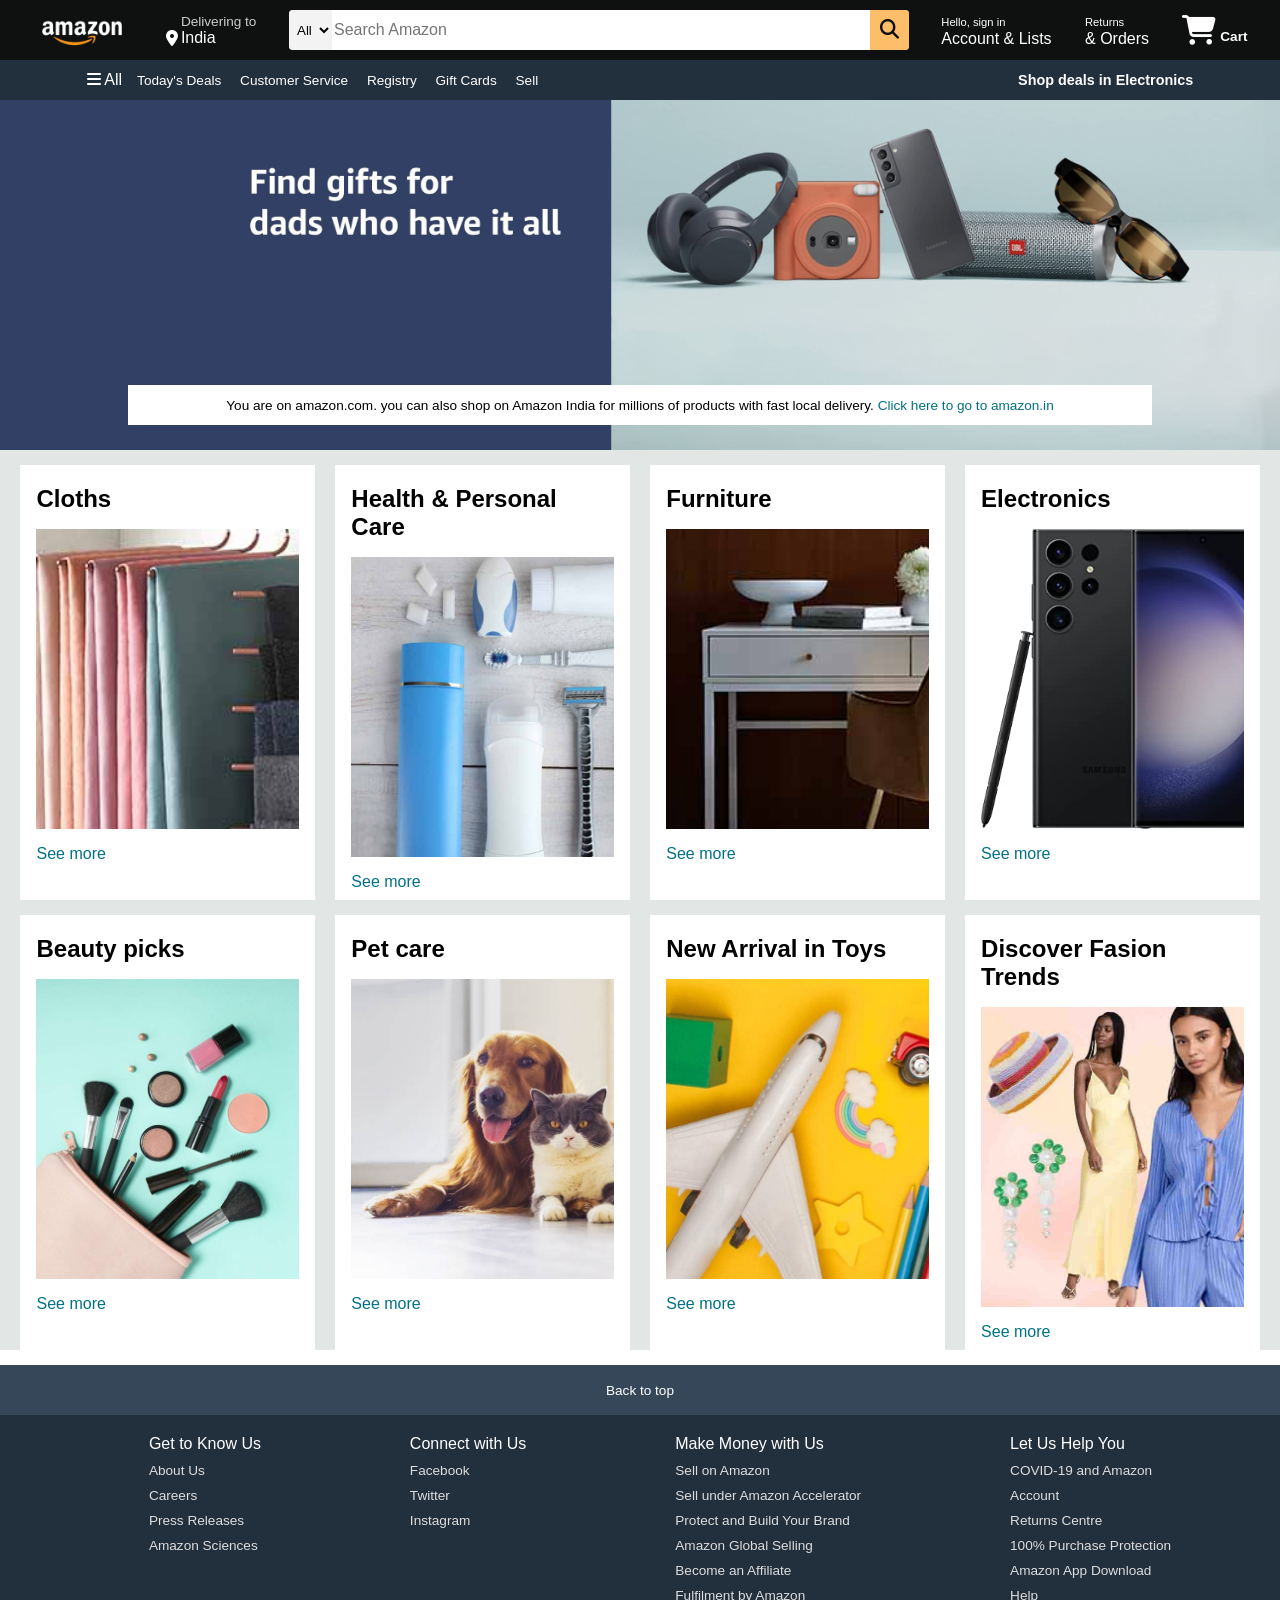
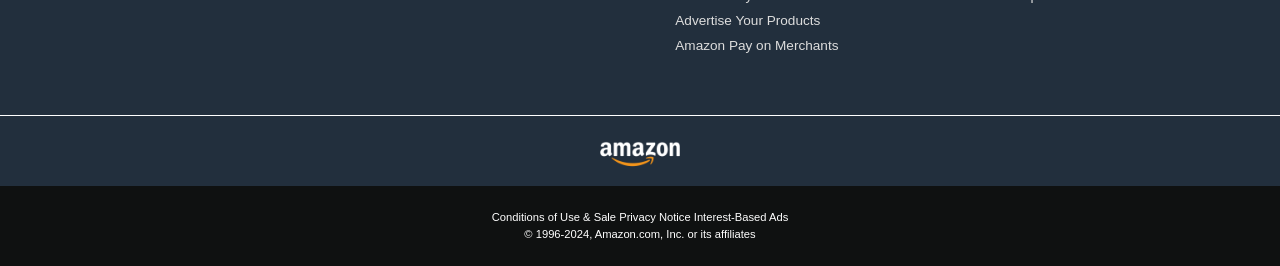
==== index.html @ 779e2917 "Launch: Amazon.com Clone ready to go live!" ====
<!DOCTYPE html>
<html lang="en">
<head>
    <meta charset="UTF-8">
    <meta http-equiv="x-UA-Compatible" content="IE=edge">
    <meta name="viewport" content="width=device-width", initial scale="1.0">
    <title>Amazon</title>
    <link rel="stylesheet" href="https://cdnjs.cloudflare.com/ajax/libs/font-awesome/6.5.1/css/all.min.css" integrity="sha512-DTOQO9RWCH3ppGqcWaEA1BIZOC6xxalwEsw9c2QQeAIftl+Vegovlnee1c9QX4TctnWMn13TZye+giMm8e2LwA==" crossorigin="anonymous" referrerpolicy="no-referrer" />
    <link rel="stylesheet" href="style.css">
</head>
<body>
  <header>
    <div class="navbar">
    <div class="nav-logo border">
    <div class="logo"> </div>
    </div>
    
    <div class="nav-adress border">
<p class="add-first">Delivering to</p>
<div class="add-icon">
  <i class="fa-solid fa-location-dot"></i>
  <p class="add-second">India</p>
</div>
    </div>

    <div class="nav-search">
<select class="search-select">
<option>All</option>
</select>
<input placeholder="Search Amazon" class="search-input">
<div class="search-icon">
<i class="fa-solid fa-magnifying-glass"></i>
</div>
    </div>

    <div class="nav-signin border">
      <p><span>Hello, sign in</span></p>
      <p class="nav-second">Account & Lists</p>
    </div>

    <div class="nav-signin border">
      <p><span>Returns</span></p>
      <p class="nav-second">& Orders</p>
    </div>

    <div class="nav-cart border">
      <i class="fa-solid fa-cart-shopping"></i>
    Cart
    </div>
    </div>

    <div class="panel">
      <div class="panel-all">
        <i class="fa-solid fa-bars"></i>
        All
      </div>

      <div class="panel-ops">
      <p>Today's Deals</p>
      <p>Customer Service</p>
      <p>Registry</p>
      <p>Gift Cards</p>
      <p>Sell</p>
      </div>

      <div class="panel-deals">
        Shop deals in Electronics 
      </div>
    </div>
  </header>

  <div class="hero-section">
    <div class="hero-msg">
      <p>You are on amazon.com. you can also shop on Amazon India for millions of products with fast local delivery. <a>Click here to go to amazon.in</a></p>
    </div>
  </div>

  <div class="shop-section">
  <div class="box">
<div class="box-content">
  <h2>Cloths</h2>
  <div class="box-img" style="background-image: url(box1_image.jpg);"></div>
  <p>See more</p>
</div>
  </div>

   <div class="box">
    <div class="box-content">
      <h2>Health & Personal Care</h2>
      <div class="box-img" style="background-image: url(box2_image.jpg);"></div>
      <p>See more</p>
    </div>
  </div>

    <div class="box">
    <div class="box-content">
      <h2>Furniture</h2>
      <div class="box-img" style="background-image: url(box3_image.jpg);"></div>
      <p>See more</p>
    </div>
  </div>

   <div class="box">
    <div class="box-content">
      <h2>Electronics</h2>
      <div class="box-img" style="background-image: url(box4_image.jpg);"></div>
      <p>See more</p>
    </div>
  </div>

  <div class="box">
    <div class="box-content">
      <h2>Beauty picks</h2>
      <div class="box-img" style="background-image: url(box5_image.jpg);"></div>
      <p>See more</p>
    </div>
      </div>

      <div class="box">
        <div class="box-content">
          <h2>Pet care</h2>
          <div class="box-img" style="background-image: url(box6_image.jpg);"></div>
          <p>See more</p>
        </div>
          </div>

          <div class="box">
            <div class="box-content">
              <h2>New Arrival in Toys</h2>
              <div class="box-img" style="background-image: url(box7_image.jpg);"></div>
              <p>See more</p>
            </div>
              </div>

              <div class="box">
                <div class="box-content">
                  <h2>Discover Fasion Trends</h2>
                  <div class="box-img" style="background-image: url(box8_image.jpg);"></div>
                  <p>See more</p>
                </div>
                  </div>             
  </div>

  <footer>
    <div class="foot-panel1">
      Back to top
    </div>

    <div class="foot-panel2">
      <ul>
<p>Get to Know Us</p>
<a>About Us</a>
<a>Careers</a>
<a>Press Releases</a>
<a>Amazon Sciences</a>
      </ul>
      <ul>
        <p>Connect with Us</p>
        <a>Facebook</a>
        <a>Twitter</a>
        <a>Instagram</a>
      </ul>
      <ul>
       <p>Make Money with Us</p>
       <a>Sell on Amazon</a>
       <a>Sell under Amazon Accelerator</a>
       <a>Protect and Build Your Brand</a>
       <a>Amazon Global Selling</a>
       <a>Become an Affiliate</a>
       <a>Fulfilment by Amazon</a>
       <a>Advertise Your Products</a>
       <a>Amazon Pay on Merchants</a>
      </ul>
<ul>
<p>Let Us Help You</p>
<a>COVID-19 and Amazon</a>
<a>Account</a>
<a>Returns Centre</a>
<a>100% Purchase Protection</a>
<a>Amazon App Download</a>
<a>Help</a>
</ul>
    </div>

  <div class="foot-panel3">
    <div class="logo"></div>
  </div>

  <div class="foot-panel4">
    <div class="pages">
<a>Conditions of Use & Sale</a>
<a>Privacy Notice</a>
<a>Interest-Based Ads</a>
 </div>
 <div class="copyright">
  © 1996-2024, Amazon.com, Inc. or its affiliates
 </div>
  </div>
  </footer>
</body>
</html>
---- style.css ----
* {
    margin: 0;
    font-family: Arial;
    border: border-box;
}

.navbar {
    height: 60px;
    background-color: #0f1111;
    color: white;
    display: flex;
    align-items: center;
    justify-content: space-evenly;
}

.nav-logo {
    height: 50px;
    width: 100px;
} 

.logo {
background-image: url("amazon_logo.png");
background-size: cover;
height: 50px;
width: 100px;
}

.border {
    border: 1px solid transparent;
}

.border:hover {
    border: 1.5px solid white;
}

/** box2 **/
.add-first {
    color: #cccccc;
    font-size: 0.85rem;
    margin-left: 15px;
}

.add-second {
    font-size: 1rem;
    margin-left: 3px;
}

.add-icon {
    display: flex;
    align-items: center;
}

/* box3 */
.nav-search{
    display: flex;
    justify-content: space-evenly;
    background-color: pink;
    width: 620px;
    height: 40px;
    border-radius: 4px;
}

.search-select{
    background-color: #f3f3f3;
    width: 50px;
text-align: center;
border-top-left-radius: 4px;
border-bottom-left-radius: 4px;
    border: none;
}

.search-input{
    width: 100%;
    font-size: 1rem;
    border: none;
}

.search-icon{
    width: 45px;
    display: flex;
    justify-content: center;
    align-items: center;
    font-size: 1.2rem;
    background-color: #febd68;
    border-top-right-radius: 4px;
    border-bottom-right-radius: 4px;
    color: #0f1111;
}

.nav-search:hover{
    border: 2px solid orange; 
}

/**  box4 **/
span{
    font-size: 0.7rem;
    
}

nav.second{
    font-size: 0.85rem;
    font-weight: 700;
}

/** box6 **/
.nav-cart i {
    font-size: 30px;
}

.nav-cart {
    font-size: 0.85rem;
    font-weight: 700;
}

/** panel **/
.panel {
    height: 40px;
    background-color: #222f3d;
    display: flex;
    color: white;
    align-items: center;
    justify-content: center;
}

.panel-ops p {
    display: inline;
    margin-left: 15px;
}

.panel-ops {
    width: 70%;
    font-size: 0.85rem;
}

.panel-deals {
font-size: 0.9rem;
font-weight: 700;
}

/** hero section **/
.hero-section {
    background-image: url("hero_image.jpg");
    background-size: cover;
    height: 350px;
    display: flex;
    justify-content: center;
    align-items: flex-end;
}

.hero-msg {
    background-color: white;
    color: black;
    height: 40px;
    display: flex;
    align-items: center;
    justify-content: center;
    font-size: 0.85rem;
    width: 80%;
    margin-bottom: 25px;
}

.hero-msg a {
    color: #007185;
}

/** shop-section**/
.shop-section {
    display: flex;
    flex-wrap: wrap;
    justify-content: space-evenly;
    background-color: #e2e7e6;
}

.box {
   /* border: 2px solid black; */
    height: 400px;
    width: 23%;
    background-color: white;
    padding: 20px 0px 15px;
    margin-top: 15px;
}

.box-img {
    height: 300px;
    background-size: cover;
    margin-top: 1rem;
    margin-bottom: 1rem;
}

.box-content {
    margin-left: 1rem;
    margin-right: 1rem;
}

.box-content p {
    color: #007185;
}

/** footer **/
footer {
   margin-top: 15px; 
}

.foot-panel1 {
    background-color: #37475a;
    color: white;
    height: 50px;
    display: flex;
    justify-content: center;
    align-items: center;
    font-size: 0.85rem;
}

.foot-panel2 {
    background-color: #222f3d;
    color: white;
    height: 300px;
    display: flex;
    justify-content: space-evenly;
}

ul {
    margin-top: 20px;
}

ul a {
    display: block;
    font-size: 0.85rem;
    margin-top: 10px;
    color: #dddddd;
}

.foot-panel3 {
    background-color: #222f3d;
    color: white;
    border-top: 0.5px solid white;
    height: 70px;
    display: flex;
    justify-content: center;
    align-items: center;
}

.logo {
    background-image: url("amazon_logo.png");
    background-size: cover;
    height: 50px;
    width: 100px;
    }

    .foot-panel4 {
        background-color: #0f1111;
        color: white;
        height: 80px;
        font-size: 0.7rem;
        text-align: center;
    }

.pages {
    padding-top: 25px;
}

.copyright {
    padding-top: 5px;
}
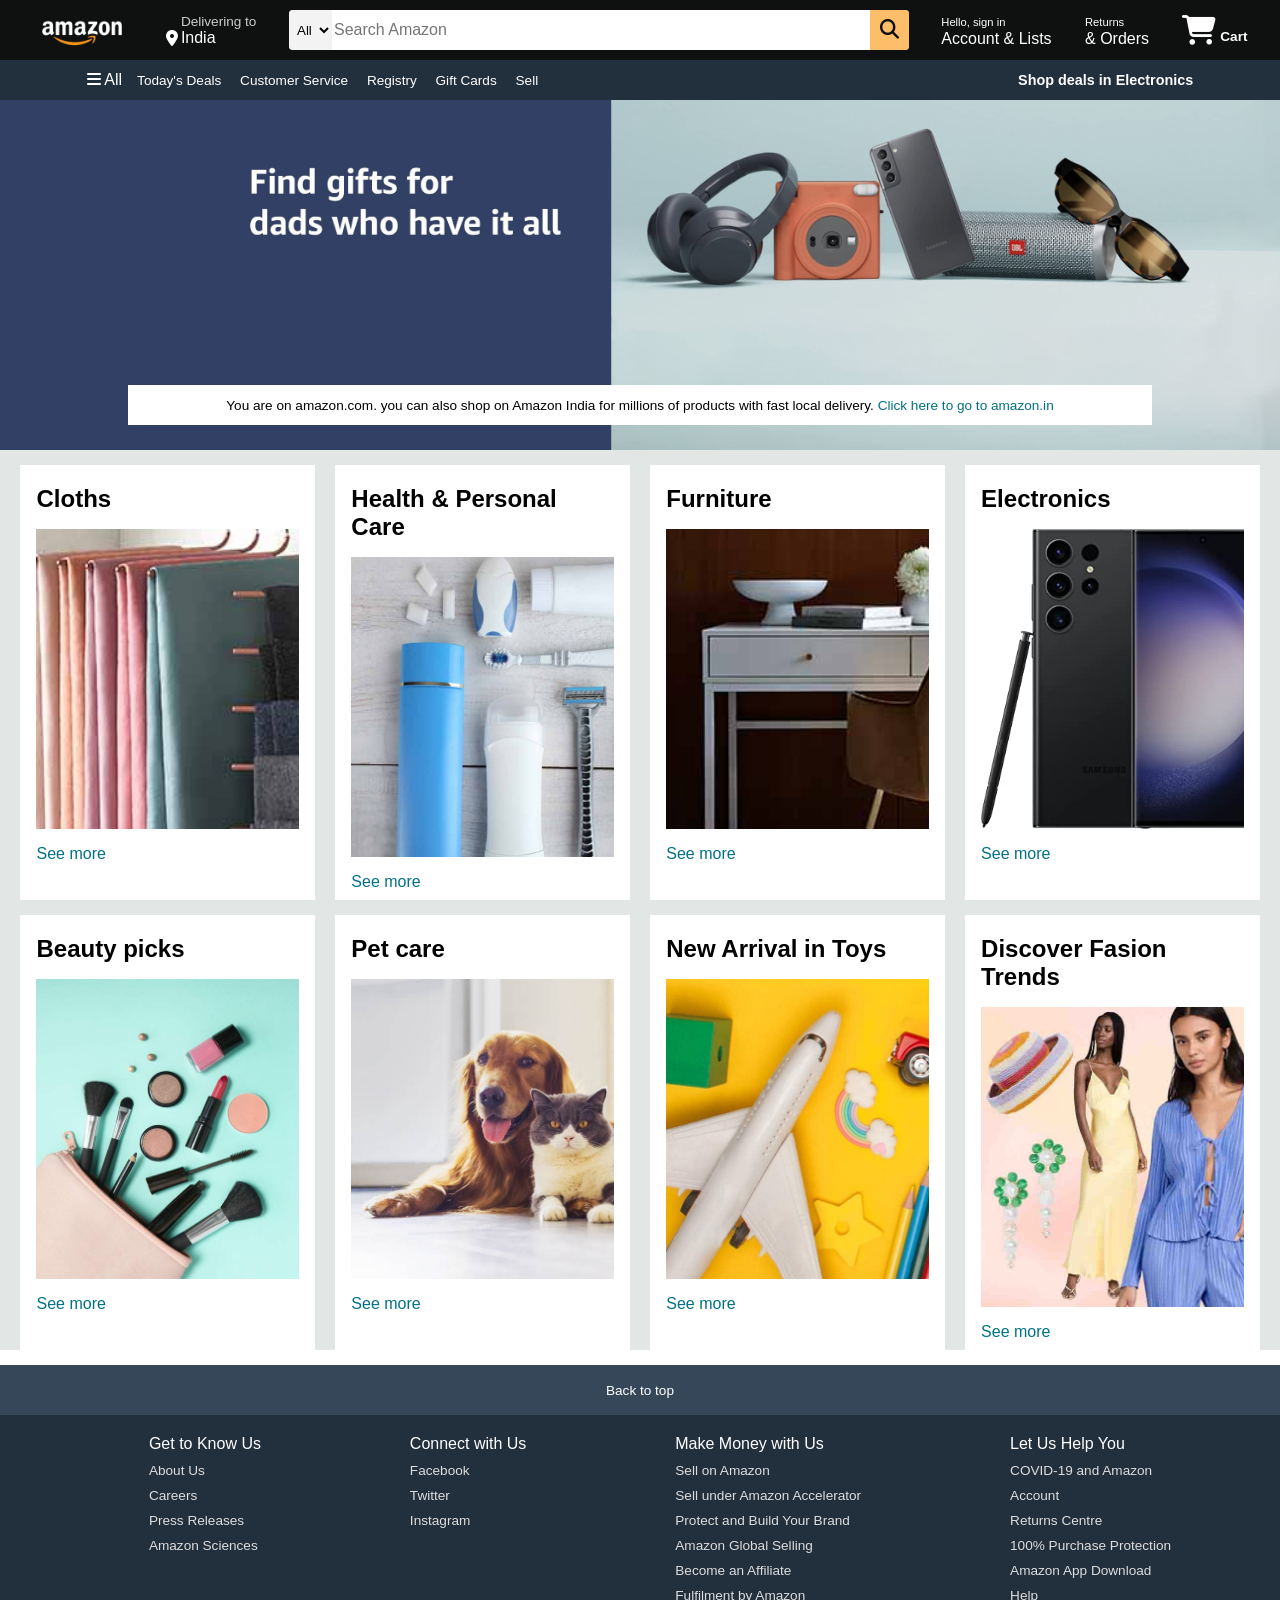
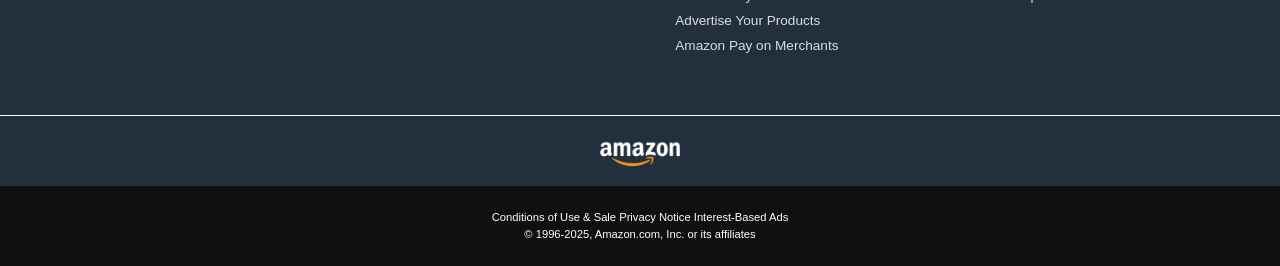
==== commit 819be7e7: "index.html: update copyright year to 2025." ====
--- a/index.html
+++ b/index.html
@@ -193,7 +193,7 @@
 <a>Interest-Based Ads</a>
  </div>
  <div class="copyright">
-  © 1996-2024, Amazon.com, Inc. or its affiliates
+  © 1996-2025, Amazon.com, Inc. or its affiliates
  </div>
   </div>
   </footer>
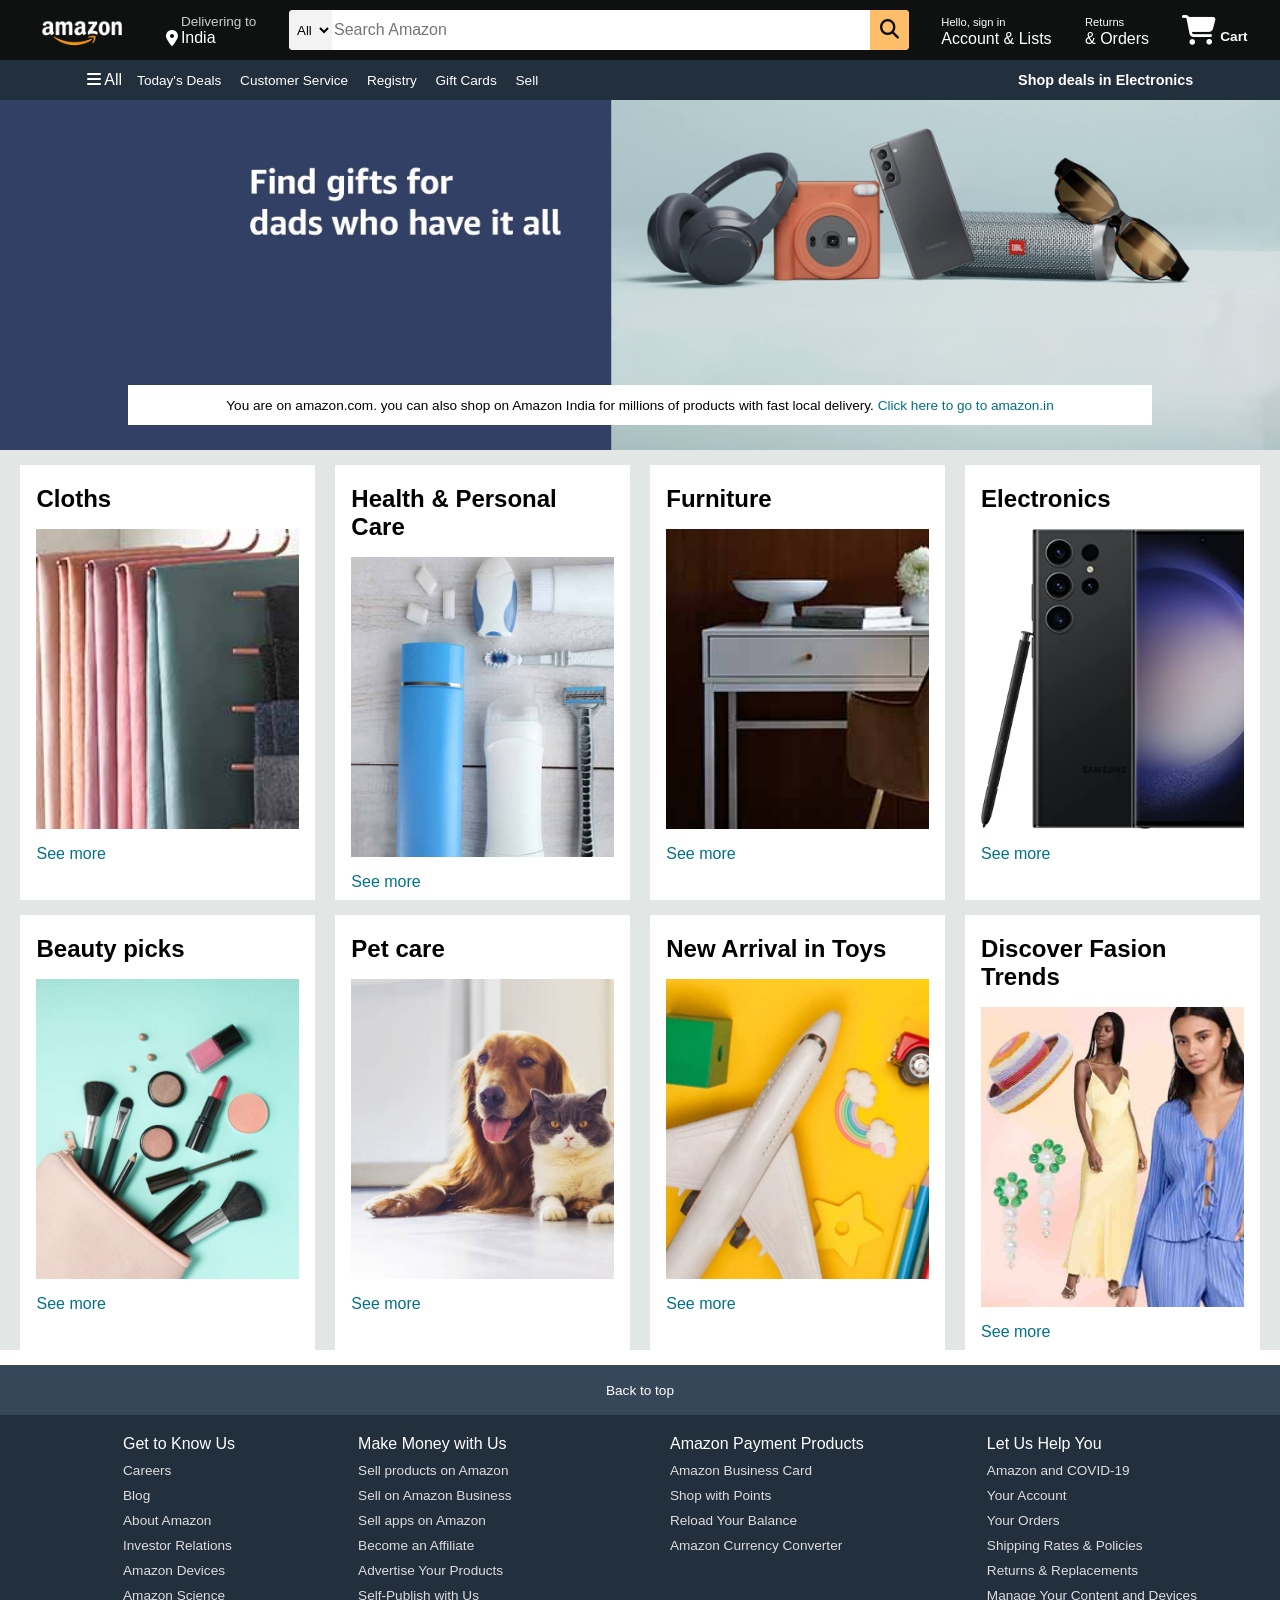
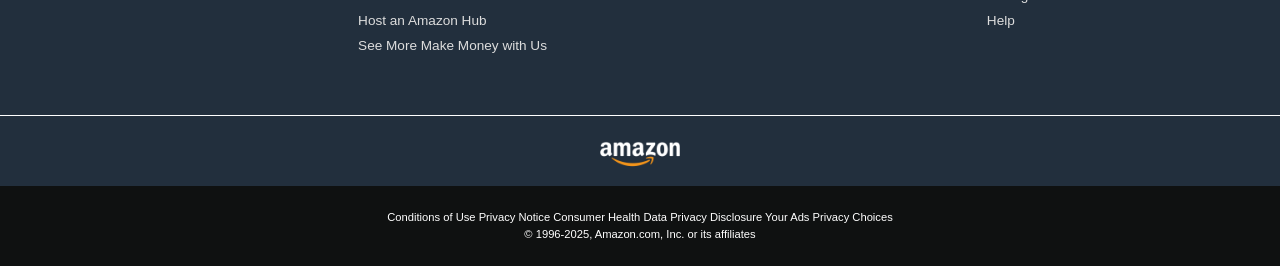
==== commit c0758e8c: "amazon-com-clone is up-to-date." ====
--- a/index.html
+++ b/index.html
@@ -79,7 +79,7 @@
   <div class="box">
 <div class="box-content">
   <h2>Cloths</h2>
-  <div class="box-img" style="background-image: url(box1_image.jpg);"></div>
+  <div class="box-img" style="background-image: url(images/box1_image.jpg);"></div>
   <p>See more</p>
 </div>
   </div>
@@ -87,7 +87,7 @@
    <div class="box">
     <div class="box-content">
       <h2>Health & Personal Care</h2>
-      <div class="box-img" style="background-image: url(box2_image.jpg);"></div>
+      <div class="box-img" style="background-image: url(images/box2_image.jpg);"></div>
       <p>See more</p>
     </div>
   </div>
@@ -95,7 +95,7 @@
     <div class="box">
     <div class="box-content">
       <h2>Furniture</h2>
-      <div class="box-img" style="background-image: url(box3_image.jpg);"></div>
+      <div class="box-img" style="background-image: url(images/box3_image.jpg);"></div>
       <p>See more</p>
     </div>
   </div>
@@ -103,7 +103,7 @@
    <div class="box">
     <div class="box-content">
       <h2>Electronics</h2>
-      <div class="box-img" style="background-image: url(box4_image.jpg);"></div>
+      <div class="box-img" style="background-image: url(images/box4_image.jpg);"></div>
       <p>See more</p>
     </div>
   </div>
@@ -111,7 +111,7 @@
   <div class="box">
     <div class="box-content">
       <h2>Beauty picks</h2>
-      <div class="box-img" style="background-image: url(box5_image.jpg);"></div>
+      <div class="box-img" style="background-image: url(images/box5_image.jpg);"></div>
       <p>See more</p>
     </div>
       </div>
@@ -119,7 +119,7 @@
       <div class="box">
         <div class="box-content">
           <h2>Pet care</h2>
-          <div class="box-img" style="background-image: url(box6_image.jpg);"></div>
+          <div class="box-img" style="background-image: url(images/box6_image.jpg);"></div>
           <p>See more</p>
         </div>
           </div>
@@ -127,7 +127,7 @@
           <div class="box">
             <div class="box-content">
               <h2>New Arrival in Toys</h2>
-              <div class="box-img" style="background-image: url(box7_image.jpg);"></div>
+              <div class="box-img" style="background-image: url(images/box7_image.jpg);"></div>
               <p>See more</p>
             </div>
               </div>
@@ -135,7 +135,7 @@
               <div class="box">
                 <div class="box-content">
                   <h2>Discover Fasion Trends</h2>
-                  <div class="box-img" style="background-image: url(box8_image.jpg);"></div>
+                  <div class="box-img" style="background-image: url(images/box8_image.jpg);"></div>
                   <p>See more</p>
                 </div>
                   </div>             
@@ -149,35 +149,39 @@
     <div class="foot-panel2">
       <ul>
 <p>Get to Know Us</p>
-<a>About Us</a>
 <a>Careers</a>
-<a>Press Releases</a>
-<a>Amazon Sciences</a>
-      </ul>
-      <ul>
-        <p>Connect with Us</p>
-        <a>Facebook</a>
-        <a>Twitter</a>
-        <a>Instagram</a>
+<a>Blog</a>
+<a>About Amazon</a>
+<a>Investor Relations</a>
+<a>Amazon Devices</a>
+<a>Amazon Science</a>
       </ul>
       <ul>
        <p>Make Money with Us</p>
-       <a>Sell on Amazon</a>
-       <a>Sell under Amazon Accelerator</a>
-       <a>Protect and Build Your Brand</a>
-       <a>Amazon Global Selling</a>
+       <a>Sell products on Amazon</a>
+       <a>Sell on Amazon Business</a>
+       <a>Sell apps on Amazon</a>
        <a>Become an Affiliate</a>
-       <a>Fulfilment by Amazon</a>
        <a>Advertise Your Products</a>
-       <a>Amazon Pay on Merchants</a>
+       <a>Self-Publish with Us</a>
+       <a>Host an Amazon Hub</a>
+       <a>See More Make Money with Us</a>
+      </ul>
+      <ul>
+        <p>Amazon Payment Products</p>
+        <a>Amazon Business Card</a>
+        <a>Shop with Points</a>
+        <a>Reload Your Balance</a>
+        <a>Amazon Currency Converter</a>
       </ul>
 <ul>
 <p>Let Us Help You</p>
-<a>COVID-19 and Amazon</a>
-<a>Account</a>
-<a>Returns Centre</a>
-<a>100% Purchase Protection</a>
-<a>Amazon App Download</a>
+<a>Amazon and COVID-19</a>
+<a>Your Account</a>
+<a>Your Orders</a>
+<a>Shipping Rates & Policies</a>
+<a>Returns & Replacements</a>
+<a>Manage Your Content and Devices</a>
 <a>Help</a>
 </ul>
     </div>
@@ -188,9 +192,10 @@
 
   <div class="foot-panel4">
     <div class="pages">
-<a>Conditions of Use & Sale</a>
+<a>Conditions of Use</a>
 <a>Privacy Notice</a>
-<a>Interest-Based Ads</a>
+<a>Consumer Health Data Privacy Disclosure</a>
+<a>Your Ads Privacy Choices</a>
  </div>
  <div class="copyright">
   © 1996-2025, Amazon.com, Inc. or its affiliates
--- a/style.css
+++ b/style.css
@@ -19,7 +19,7 @@
 } 
 
 .logo {
-background-image: url("amazon_logo.png");
+background-image: url("images/amazon_logo.png");
 background-size: cover;
 height: 50px;
 width: 100px;
@@ -139,7 +139,7 @@
 
 /** hero section **/
 .hero-section {
-    background-image: url("hero_image.jpg");
+    background-image: url("images/hero_image.jpg");
     background-size: cover;
     height: 350px;
     display: flex;
@@ -241,7 +241,7 @@
 }
 
 .logo {
-    background-image: url("amazon_logo.png");
+    background-image: url("images/amazon_logo.png");
     background-size: cover;
     height: 50px;
     width: 100px;
